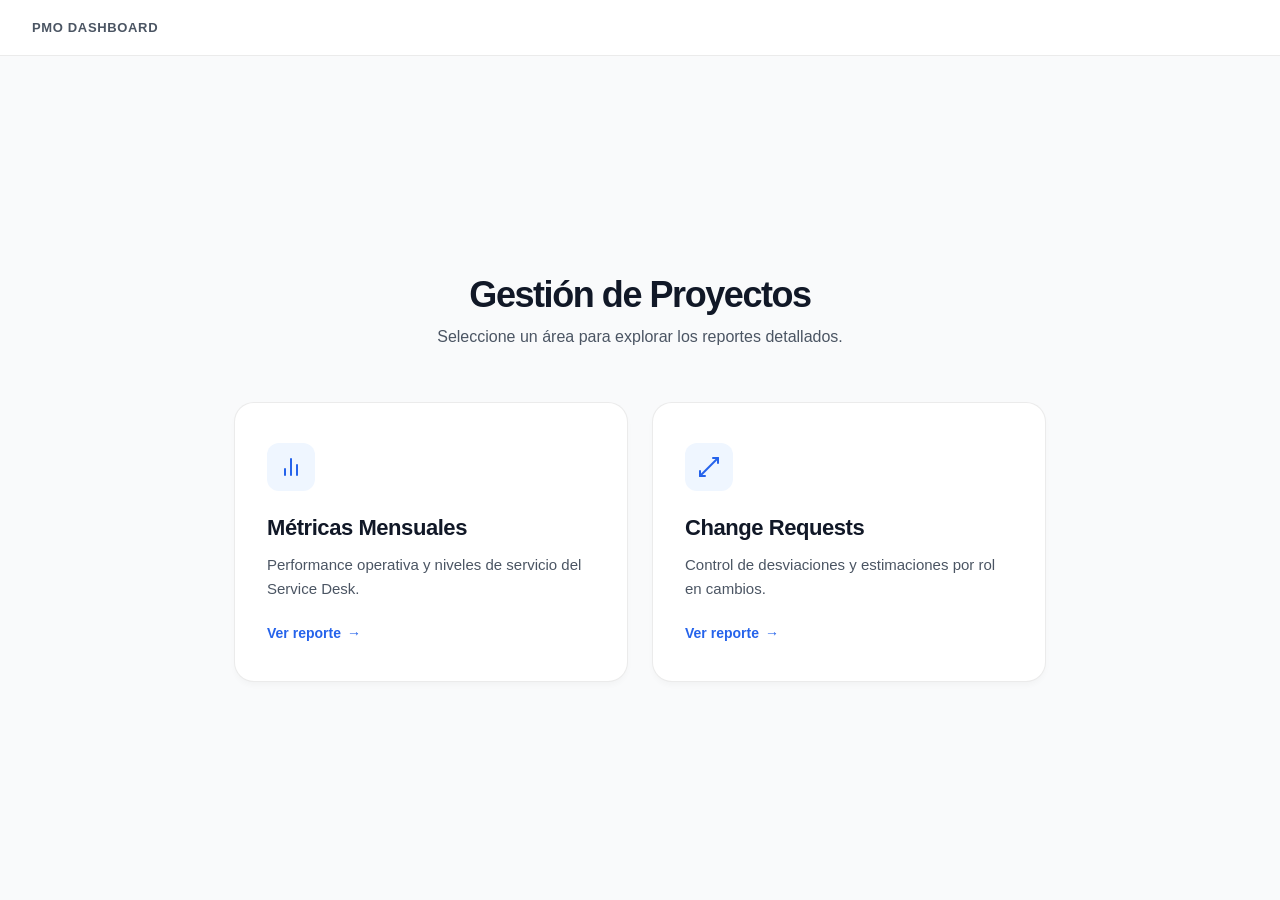
==== index.html @ 5ff24d73 "Update index.html" ====
<!DOCTYPE html>
<html lang="es">
<head>
  <meta charset="UTF-8" />
  <meta name="viewport" content="width=device-width, initial-scale=1.0" />
  <title>Dashboard PMO</title>
  <style>
    /* 1. RESET Y VARIABLES GLOBALES */
    *, *::before, *::after {
      box-sizing: border-box;
      margin: 0;
      padding: 0;
    }

    :root {
      --bg: #f9fafb;
      --surface: #ffffff;
      --accent: #2563eb;
      --border: rgba(0, 0, 0, 0.08);
      --text-primary: #111827;
      --text-secondary: #4b5563;
      --font: 'Inter', -apple-system, BlinkMacSystemFont, 'Segoe UI', Roboto, sans-serif;
    }

    body {
      font-family: var(--font);
      background: var(--bg);
      color: var(--text-primary);
      min-height: 100vh;
      display: flex;
      flex-direction: column;
    }

    /* 2. HEADER RECUPERADO */
    nav {
      height: 56px;
      background: var(--surface);
      border-bottom: 1px solid var(--border);
      display: flex;
      align-items: center;
      padding: 0 32px;
      position: sticky;
      top: 0;
      z-index: 100;
    }

    .nav-logo {
      font-size: 13px;
      font-weight: 700;
      letter-spacing: 0.05em;
      text-transform: uppercase;
      color: var(--text-secondary);
    }

    /* 3. LAYOUT CENTRADO Y BALANCEADO */
    main {
      max-width: 860px;
      width: 100%;
      margin: auto; /* Centrado vertical y horizontal */
      padding: 40px 24px;
    }

    .hero {
      text-align: center;
      margin-bottom: 56px;
    }

    .hero-title {
      font-size: 36px;
      font-weight: 800;
      letter-spacing: -0.04em;
      margin-bottom: 12px;
      color: var(--text-primary);
    }

    .hero-sub {
      font-size: 16px;
      color: var(--text-secondary);
    }

    /* 4. GRID DE TARJETAS */
    .sections-grid {
      display: grid;
      grid-template-columns: repeat(2, 1fr);
      gap: 24px;
    }

    .section-card {
      background: var(--surface);
      border: 1px solid var(--border);
      border-radius: 20px;
      padding: 40px 32px;
      text-decoration: none;
      color: inherit;
      display: flex;
      flex-direction: column;
      transition: all 0.3s cubic-bezier(0.16, 1, 0.3, 1);
      box-shadow: 0 4px 6px -1px rgba(0, 0, 0, 0.03);
    }

    .section-card:hover {
      border-color: var(--accent);
      transform: translateY(-8px);
      box-shadow: 0 20px 25px -5px rgba(0, 0, 0, 0.08);
    }

    /* 5. ELEMENTOS INTERNOS DE LA CARD */
    .icon-box {
      width: 48px;
      height: 48px;
      background: #eff6ff;
      color: var(--accent);
      display: flex;
      align-items: center;
      justify-content: center;
      border-radius: 12px;
      margin-bottom: 24px;
    }

    .section-title {
      font-size: 22px;
      font-weight: 700;
      margin-bottom: 12px;
      letter-spacing: -0.02em;
    }

    .section-desc {
      font-size: 15px;
      line-height: 1.6;
      color: var(--text-secondary);
      margin-bottom: 24px;
    }

    .card-footer {
      margin-top: auto;
      font-size: 14px;
      font-weight: 600;
      color: var(--accent);
      display: flex;
      align-items: center;
      gap: 6px;
    }

    /* RESPONSIVE */
    @media (max-width: 640px) {
      .sections-grid { grid-template-columns: 1fr; }
      main { padding: 40px 20px; }
    }
  </style>
</head>
<body>

  <nav>
    <span class="nav-logo">PMO Dashboard</span>
  </nav>

  <main>
    <header class="hero">
      <h1 class="hero-title">Gestión de Proyectos</h1>
      <p class="hero-sub">Seleccione un área para explorar los reportes detallados.</p>
    </header>

    <div class="sections-grid">
      <!-- Tarjeta 1 -->
      <a href="reportes/mensual/index.html" class="section-card">
        <div class="icon-box">
          <svg width="24" height="24" viewBox="0 0 24 24" fill="none" stroke="currentColor" stroke-width="2" stroke-linecap="round" stroke-linejoin="round"><line x1="18" y1="20" x2="18" y2="10"></line><line x1="12" y1="20" x2="12" y2="4"></line><line x1="6" y1="20" x2="6" y2="14"></line></svg>
        </div>
        <h2 class="section-title">Métricas Mensuales</h2>
        <p class="section-desc">Performance operativa y niveles de servicio del Service Desk.</p>
        <div class="card-footer">Ver reporte <span>→</span></div>
      </a>

      <!-- Tarjeta 2 -->
      <a href="crs/index.html" class="section-card">
        <div class="icon-box">
          <svg width="24" height="24" viewBox="0 0 24 24" fill="none" stroke="currentColor" stroke-width="2" stroke-linecap="round" stroke-linejoin="round"><path d="M16 3h5v5"></path><path d="M8 21H3v-5"></path><path d="M21 3 3 21"></path></svg>
        </div>
        <h2 class="section-title">Change Requests</h2>
        <p class="section-desc">Control de desviaciones y estimaciones por rol en cambios.</p>
        <div class="card-footer">Ver reporte <span>→</span></div>
      </a>
    </div>
  </main>

</body>
</html>
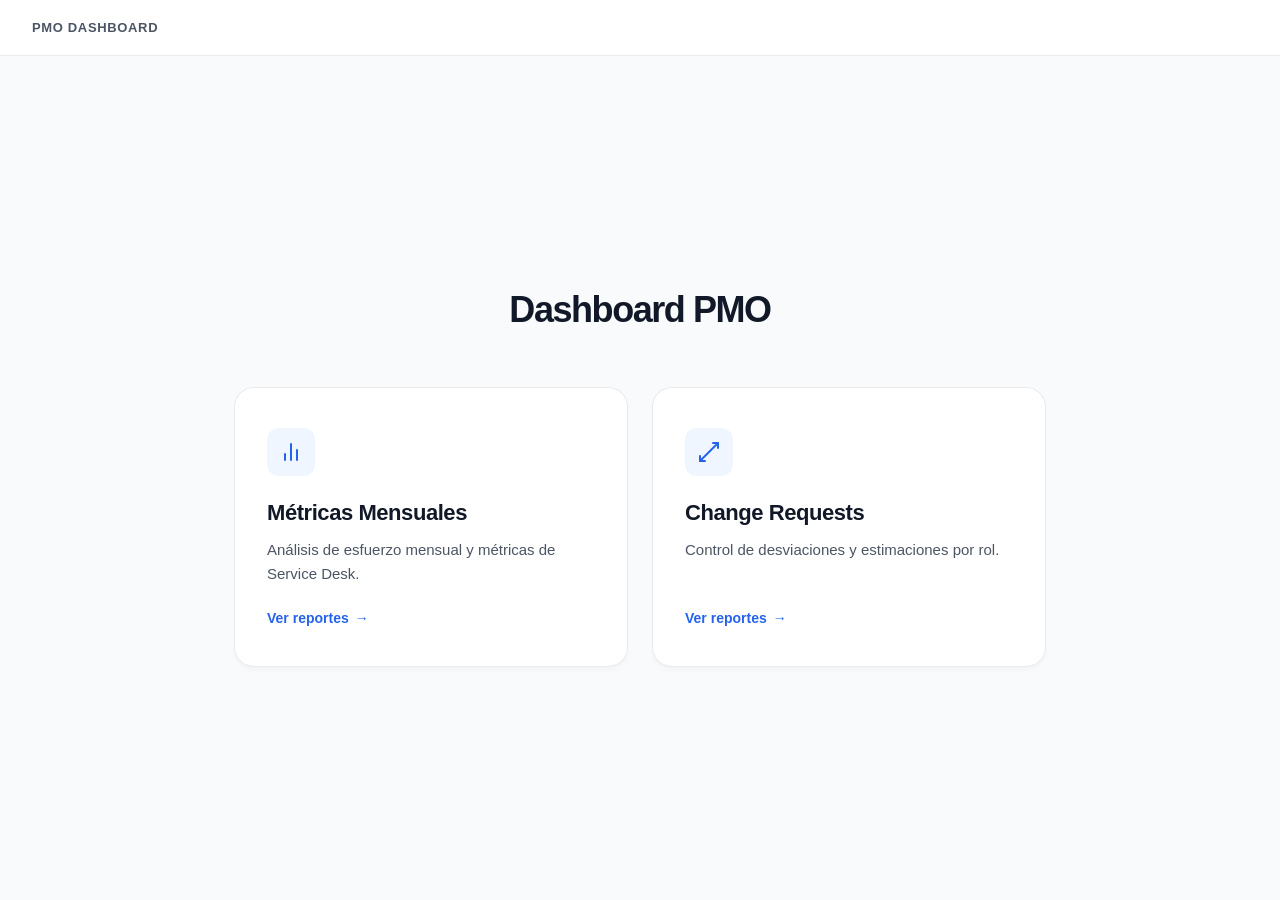
==== commit e1591b1a: "Unificacion de diseño" ====
--- a/index.html
+++ b/index.html
@@ -156,8 +156,7 @@
 
   <main>
     <header class="hero">
-      <h1 class="hero-title">Gestión de Proyectos</h1>
-      <p class="hero-sub">Seleccione un área para explorar los reportes detallados.</p>
+      <h1 class="hero-title">Dashboard PMO</h1>
     </header>
 
     <div class="sections-grid">
@@ -167,8 +166,8 @@
           <svg width="24" height="24" viewBox="0 0 24 24" fill="none" stroke="currentColor" stroke-width="2" stroke-linecap="round" stroke-linejoin="round"><line x1="18" y1="20" x2="18" y2="10"></line><line x1="12" y1="20" x2="12" y2="4"></line><line x1="6" y1="20" x2="6" y2="14"></line></svg>
         </div>
         <h2 class="section-title">Métricas Mensuales</h2>
-        <p class="section-desc">Performance operativa y niveles de servicio del Service Desk.</p>
-        <div class="card-footer">Ver reporte <span>→</span></div>
+        <p class="section-desc">Análisis de esfuerzo mensual y métricas de Service Desk.</p>
+        <div class="card-footer">Ver reportes <span>→</span></div>
       </a>
 
       <!-- Tarjeta 2 -->
@@ -177,8 +176,8 @@
           <svg width="24" height="24" viewBox="0 0 24 24" fill="none" stroke="currentColor" stroke-width="2" stroke-linecap="round" stroke-linejoin="round"><path d="M16 3h5v5"></path><path d="M8 21H3v-5"></path><path d="M21 3 3 21"></path></svg>
         </div>
         <h2 class="section-title">Change Requests</h2>
-        <p class="section-desc">Control de desviaciones y estimaciones por rol en cambios.</p>
-        <div class="card-footer">Ver reporte <span>→</span></div>
+        <p class="section-desc">Control de desviaciones y estimaciones por rol.</p>
+        <div class="card-footer">Ver reportes <span>→</span></div>
       </a>
     </div>
   </main>
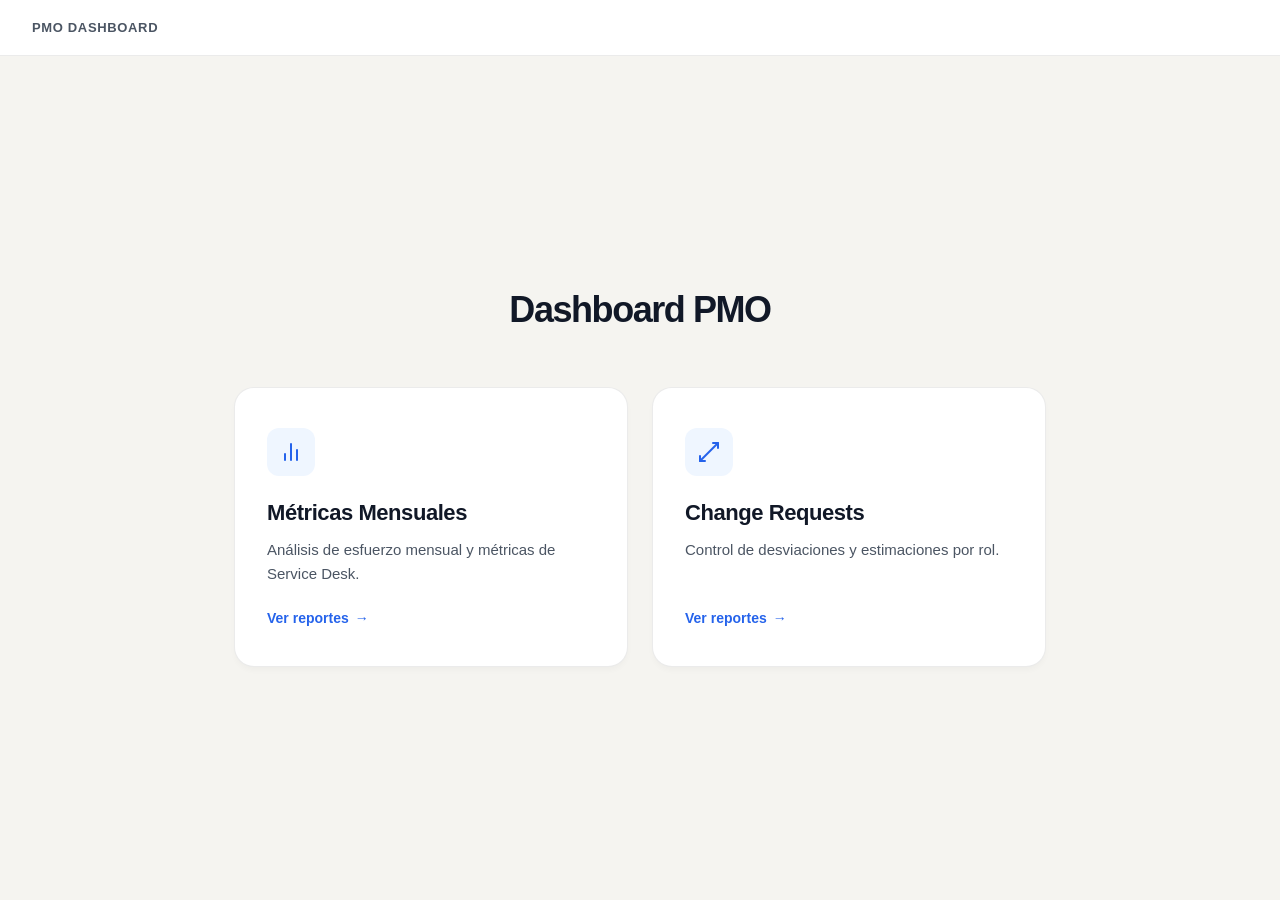
==== commit a81d01df: "ajustes diseño" ====
--- a/index.html
+++ b/index.html
@@ -13,7 +13,7 @@
     }
 
     :root {
-      --bg: #f9fafb;
+      --bg: #f5f4f0;
       --surface: #ffffff;
       --accent: #2563eb;
       --border: rgba(0, 0, 0, 0.08);
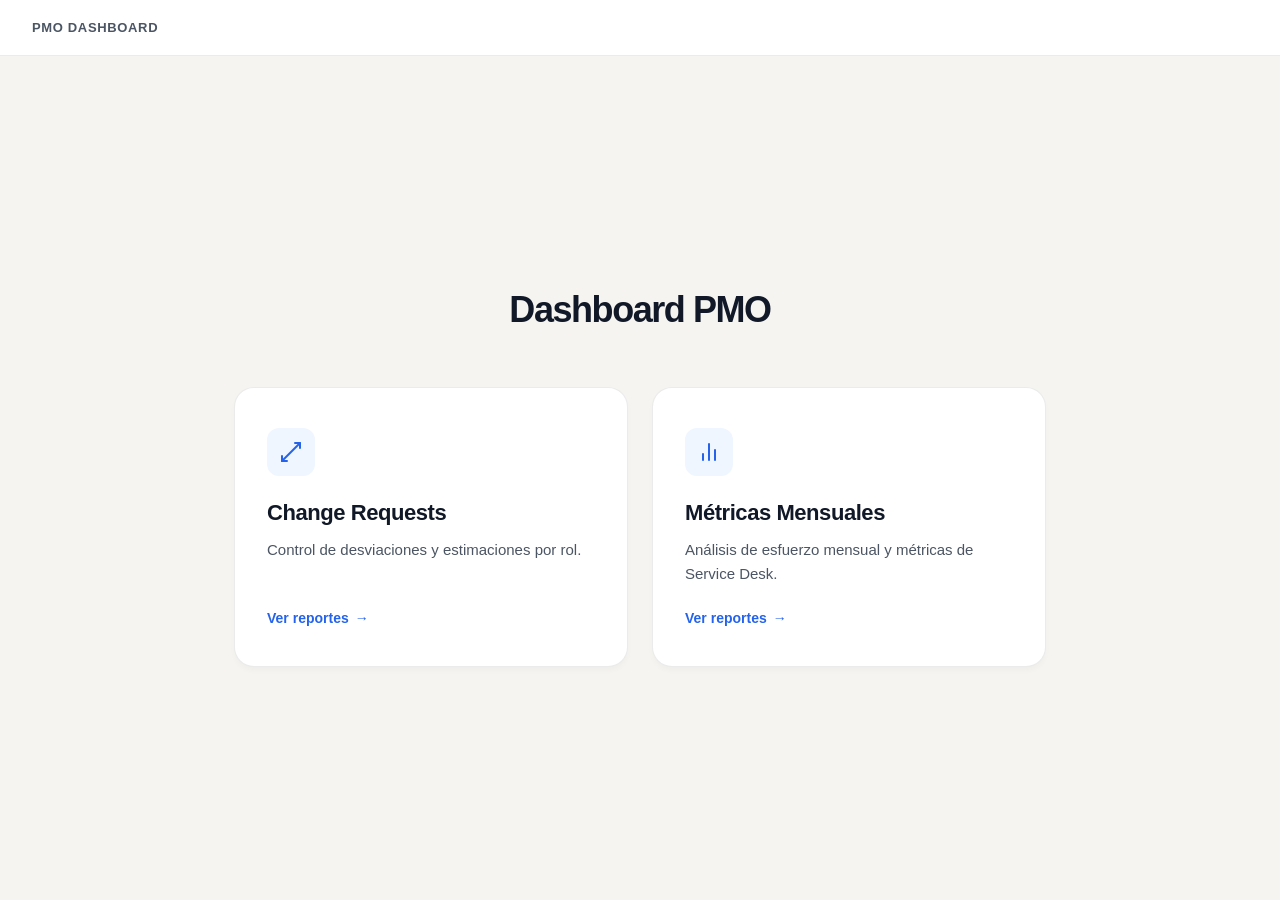
==== commit 764c734c: "Update index.html" ====
--- a/index.html
+++ b/index.html
@@ -161,6 +161,16 @@
 
     <div class="sections-grid">
       <!-- Tarjeta 1 -->
+      <a href="crs/index.html" class="section-card">
+        <div class="icon-box">
+          <svg width="24" height="24" viewBox="0 0 24 24" fill="none" stroke="currentColor" stroke-width="2" stroke-linecap="round" stroke-linejoin="round"><path d="M16 3h5v5"></path><path d="M8 21H3v-5"></path><path d="M21 3 3 21"></path></svg>
+        </div>
+        <h2 class="section-title">Change Requests</h2>
+        <p class="section-desc">Control de desviaciones y estimaciones por rol.</p>
+        <div class="card-footer">Ver reportes <span>→</span></div>
+      </a>     
+
+      <!-- Tarjeta 2 -->
       <a href="reportes/mensual/index.html" class="section-card">
         <div class="icon-box">
           <svg width="24" height="24" viewBox="0 0 24 24" fill="none" stroke="currentColor" stroke-width="2" stroke-linecap="round" stroke-linejoin="round"><line x1="18" y1="20" x2="18" y2="10"></line><line x1="12" y1="20" x2="12" y2="4"></line><line x1="6" y1="20" x2="6" y2="14"></line></svg>
@@ -169,16 +179,7 @@
         <p class="section-desc">Análisis de esfuerzo mensual y métricas de Service Desk.</p>
         <div class="card-footer">Ver reportes <span>→</span></div>
       </a>
-
-      <!-- Tarjeta 2 -->
-      <a href="crs/index.html" class="section-card">
-        <div class="icon-box">
-          <svg width="24" height="24" viewBox="0 0 24 24" fill="none" stroke="currentColor" stroke-width="2" stroke-linecap="round" stroke-linejoin="round"><path d="M16 3h5v5"></path><path d="M8 21H3v-5"></path><path d="M21 3 3 21"></path></svg>
-        </div>
-        <h2 class="section-title">Change Requests</h2>
-        <p class="section-desc">Control de desviaciones y estimaciones por rol.</p>
-        <div class="card-footer">Ver reportes <span>→</span></div>
-      </a>
+     
     </div>
   </main>
 
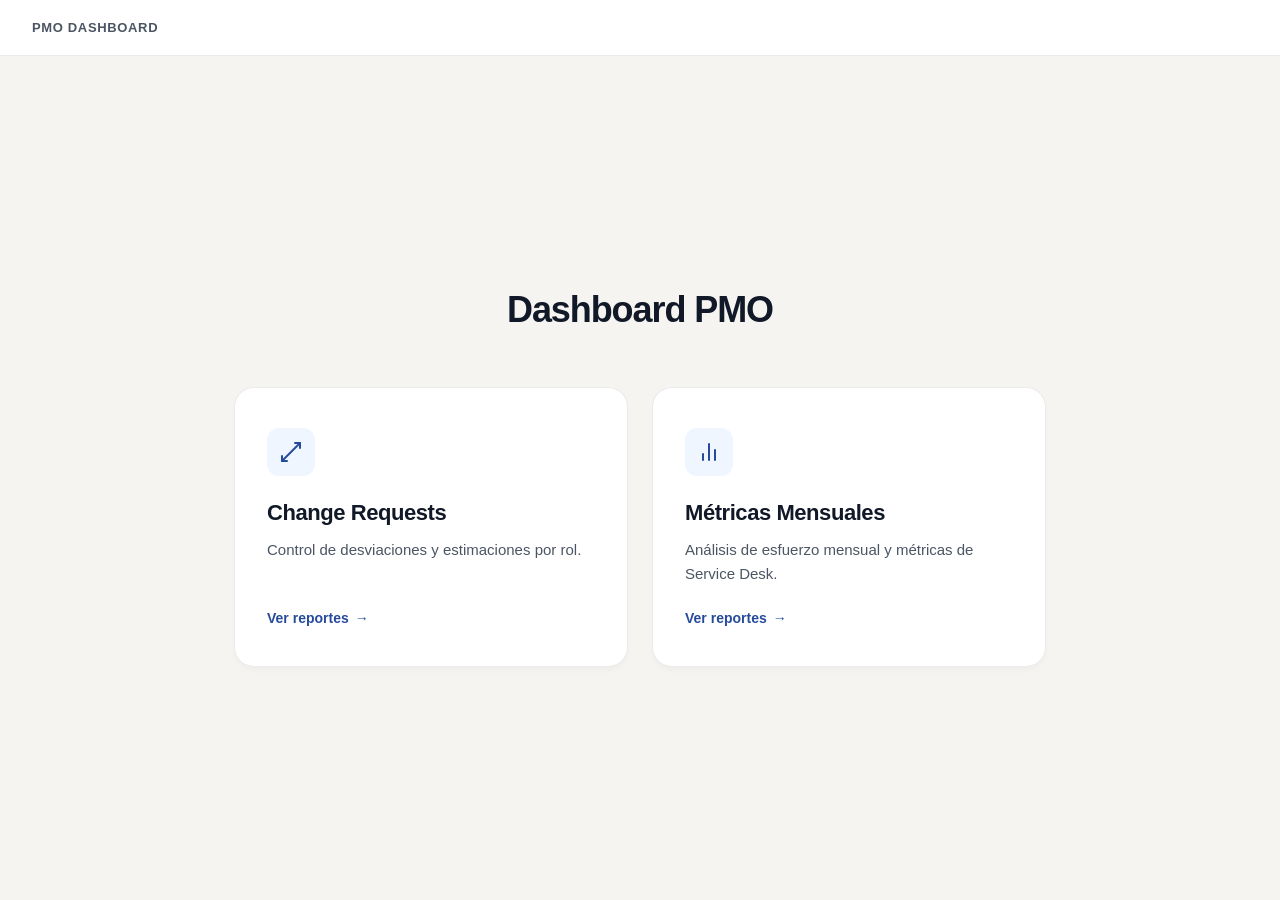
==== commit 4dd5450f: "ajustes diseño" ====
--- a/index.html
+++ b/index.html
@@ -15,11 +15,11 @@
     :root {
       --bg: #f5f4f0;
       --surface: #ffffff;
-      --accent: #2563eb;
+      --accent: #264b9d;
       --border: rgba(0, 0, 0, 0.08);
       --text-primary: #111827;
       --text-secondary: #4b5563;
-      --font: 'Inter', -apple-system, BlinkMacSystemFont, 'Segoe UI', Roboto, sans-serif;
+      --font: 'Inter', -apple-system, BlinkMacSystemFont, 'Segoe UI', sans-serif;
     }
 
     body {
@@ -68,7 +68,7 @@
     .hero-title {
       font-size: 36px;
       font-weight: 800;
-      letter-spacing: -0.04em;
+      letter-spacing: -0.03em;
       margin-bottom: 12px;
       color: var(--text-primary);
     }
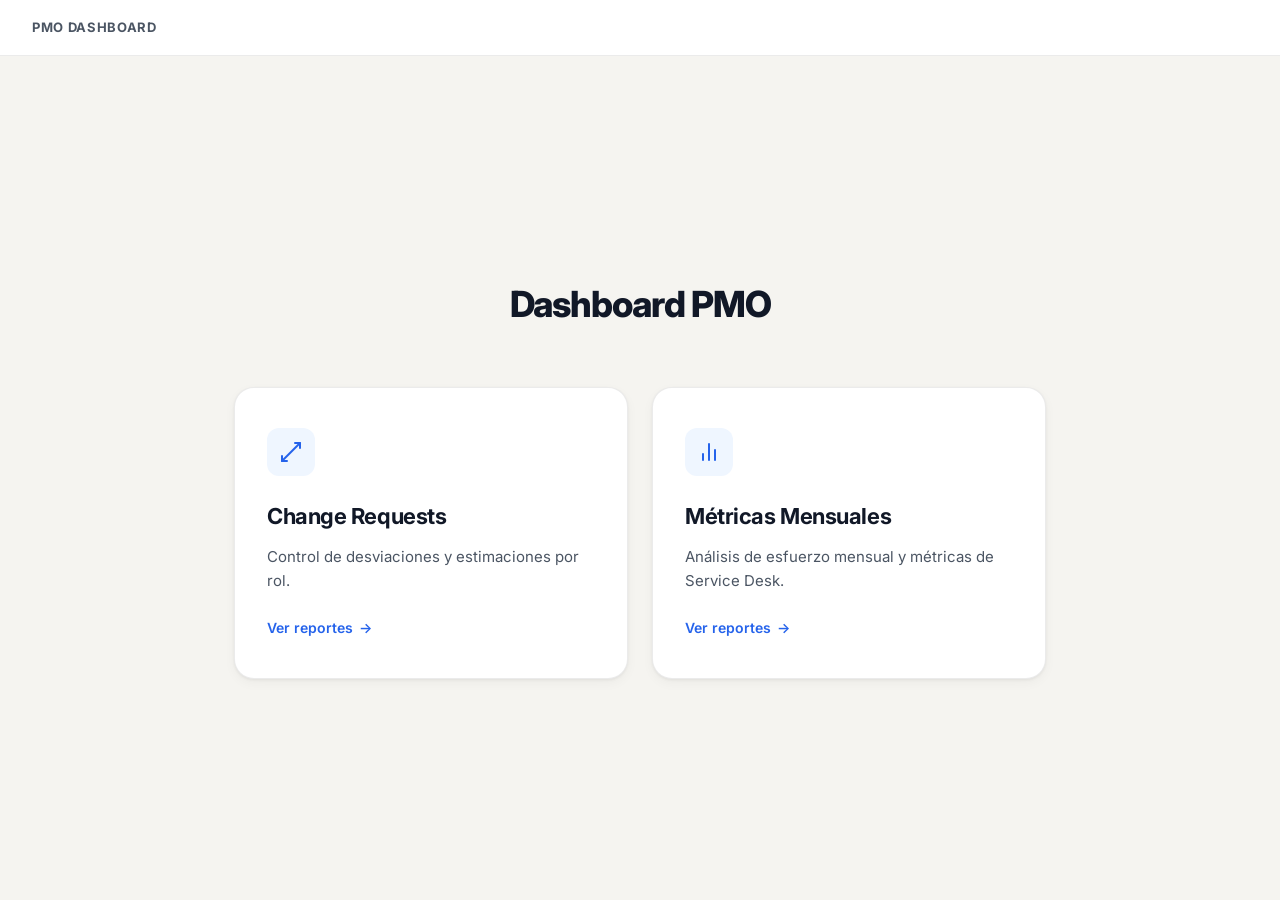
==== commit 10e0fe17: "Add files via upload" ====
--- a/index.html
+++ b/index.html
@@ -4,59 +4,25 @@
   <meta charset="UTF-8" />
   <meta name="viewport" content="width=device-width, initial-scale=1.0" />
   <title>Dashboard PMO</title>
+
+  <link rel="preconnect" href="https://fonts.googleapis.com">
+  <link rel="preconnect" href="https://fonts.gstatic.com" crossorigin>
+  <link href="https://fonts.googleapis.com/css2?family=Inter:wght@400;500;600;700;800&family=IBM+Plex+Mono:wght@500;600&display=swap" rel="stylesheet">
+
+  <link rel="stylesheet" href="assets/css/shared.css">
+
   <style>
-    /* 1. RESET Y VARIABLES GLOBALES */
-    *, *::before, *::after {
-      box-sizing: border-box;
-      margin: 0;
-      padding: 0;
-    }
-
-    :root {
-      --bg: #f5f4f0;
-      --surface: #ffffff;
-      --accent: #264b9d;
-      --border: rgba(0, 0, 0, 0.08);
-      --text-primary: #111827;
-      --text-secondary: #4b5563;
-      --font: 'Inter', -apple-system, BlinkMacSystemFont, 'Segoe UI', sans-serif;
-    }
+    /* HOME — estilos específicos de esta página */
 
     body {
-      font-family: var(--font);
-      background: var(--bg);
-      color: var(--text-primary);
-      min-height: 100vh;
       display: flex;
       flex-direction: column;
     }
 
-    /* 2. HEADER RECUPERADO */
-    nav {
-      height: 56px;
-      background: var(--surface);
-      border-bottom: 1px solid var(--border);
-      display: flex;
-      align-items: center;
-      padding: 0 32px;
-      position: sticky;
-      top: 0;
-      z-index: 100;
-    }
-
-    .nav-logo {
-      font-size: 13px;
-      font-weight: 700;
-      letter-spacing: 0.05em;
-      text-transform: uppercase;
-      color: var(--text-secondary);
-    }
-
-    /* 3. LAYOUT CENTRADO Y BALANCEADO */
     main {
       max-width: 860px;
       width: 100%;
-      margin: auto; /* Centrado vertical y horizontal */
+      margin: auto;
       padding: 40px 24px;
     }
 
@@ -70,7 +36,6 @@
       font-weight: 800;
       letter-spacing: -0.03em;
       margin-bottom: 12px;
-      color: var(--text-primary);
     }
 
     .hero-sub {
@@ -78,7 +43,7 @@
       color: var(--text-secondary);
     }
 
-    /* 4. GRID DE TARJETAS */
+    /* GRID DE TARJETAS */
     .sections-grid {
       display: grid;
       grid-template-columns: repeat(2, 1fr);
@@ -95,7 +60,7 @@
       display: flex;
       flex-direction: column;
       transition: all 0.3s cubic-bezier(0.16, 1, 0.3, 1);
-      box-shadow: 0 4px 6px -1px rgba(0, 0, 0, 0.03);
+      box-shadow: var(--shadow);
     }
 
     .section-card:hover {
@@ -104,16 +69,15 @@
       box-shadow: 0 20px 25px -5px rgba(0, 0, 0, 0.08);
     }
 
-    /* 5. ELEMENTOS INTERNOS DE LA CARD */
     .icon-box {
       width: 48px;
       height: 48px;
-      background: #eff6ff;
+      background: var(--accent-light);
       color: var(--accent);
       display: flex;
       align-items: center;
       justify-content: center;
-      border-radius: 12px;
+      border-radius: var(--radius);
       margin-bottom: 24px;
     }
 
@@ -141,7 +105,6 @@
       gap: 6px;
     }
 
-    /* RESPONSIVE */
     @media (max-width: 640px) {
       .sections-grid { grid-template-columns: 1fr; }
       main { padding: 40px 20px; }
@@ -160,7 +123,6 @@
     </header>
 
     <div class="sections-grid">
-      <!-- Tarjeta 1 -->
       <a href="crs/index.html" class="section-card">
         <div class="icon-box">
           <svg width="24" height="24" viewBox="0 0 24 24" fill="none" stroke="currentColor" stroke-width="2" stroke-linecap="round" stroke-linejoin="round"><path d="M16 3h5v5"></path><path d="M8 21H3v-5"></path><path d="M21 3 3 21"></path></svg>
@@ -168,10 +130,9 @@
         <h2 class="section-title">Change Requests</h2>
         <p class="section-desc">Control de desviaciones y estimaciones por rol.</p>
         <div class="card-footer">Ver reportes <span>→</span></div>
-      </a>     
+      </a>
 
-      <!-- Tarjeta 2 -->
-      <a href="reportes/mensual/index.html" class="section-card">
+      <a href="mensual/index.html" class="section-card">
         <div class="icon-box">
           <svg width="24" height="24" viewBox="0 0 24 24" fill="none" stroke="currentColor" stroke-width="2" stroke-linecap="round" stroke-linejoin="round"><line x1="18" y1="20" x2="18" y2="10"></line><line x1="12" y1="20" x2="12" y2="4"></line><line x1="6" y1="20" x2="6" y2="14"></line></svg>
         </div>
@@ -179,9 +140,8 @@
         <p class="section-desc">Análisis de esfuerzo mensual y métricas de Service Desk.</p>
         <div class="card-footer">Ver reportes <span>→</span></div>
       </a>
-     
     </div>
   </main>
 
 </body>
-</html>+</html>
--- a/assets/css/shared.css
+++ b/assets/css/shared.css
@@ -0,0 +1,119 @@
+/* =========================================================
+   SHARED — PMO Dashboard
+   Tokens, reset, nav, breadcrumb.
+   Importado por todas las páginas.
+   ========================================================= */
+
+/* 1. TOKENS */
+:root {
+  /* Colores base */
+  --bg: #f5f4f0;
+  --surface: #ffffff;
+  --accent: #2563eb;
+  --accent-light: #eff6ff;
+
+  /* Bordes */
+  --border: rgba(0, 0, 0, 0.08);
+  --border-strong: rgba(0, 0, 0, 0.14);
+
+  /* Tipografía */
+  --text-primary: #111827;
+  --text-secondary: #4b5563;
+  --text-tertiary: #9ca3af;
+
+  /* Semántica — excedido */
+  --red-bg: #fef2f2;
+  --red-text: #b91c1c;
+  --red-border: #f87171;
+
+  /* Semántica — bajo estimado */
+  --green-bg: #f0fdf4;
+  --green-text: #15803d;
+  --green-border: #4ade80;
+
+  /* Semántica — leve */
+  --amber-bg: #fffbeb;
+  --amber-text: #d97706;
+  --amber-border: #fcd34d;
+
+  /* Miscelánea */
+  --shadow: 0 1px 3px rgba(0, 0, 0, 0.06), 0 4px 12px rgba(0, 0, 0, 0.04);
+  --radius: 12px;
+  --font: 'Inter', -apple-system, BlinkMacSystemFont, 'Segoe UI', sans-serif;
+  --mono: 'IBM Plex Mono', 'SF Mono', 'Monaco', monospace;
+}
+
+/* 2. RESET */
+*, *::before, *::after {
+  box-sizing: border-box;
+  margin: 0;
+  padding: 0;
+}
+
+/* 3. BASE */
+body {
+  font-family: var(--font);
+  background: var(--bg);
+  color: var(--text-primary);
+  line-height: 1.5;
+  min-height: 100vh;
+}
+
+/* 4. NAV */
+nav {
+  height: 56px;
+  background: var(--surface);
+  border-bottom: 1px solid var(--border);
+  display: flex;
+  align-items: center;
+  gap: 14px;
+  padding: 0 32px;
+  position: sticky;
+  top: 0;
+  z-index: 100;
+}
+
+.nav-logo {
+  font-size: 13px;
+  font-weight: 700;
+  letter-spacing: 0.05em;
+  text-transform: uppercase;
+  color: var(--text-secondary);
+}
+
+.nav-sep {
+  width: 1px;
+  height: 14px;
+  background: var(--border-strong);
+  flex-shrink: 0;
+}
+
+.nav-section {
+  font-size: 13px;
+  font-weight: 500;
+  color: var(--text-primary);
+}
+
+/* 5. BREADCRUMB */
+.breadcrumb {
+  display: flex;
+  align-items: center;
+  gap: 8px;
+  margin-bottom: 24px;
+  font-size: 13px;
+}
+
+.breadcrumb a {
+  color: var(--text-secondary);
+  text-decoration: none;
+  transition: color 0.15s ease;
+}
+
+.breadcrumb a:hover { color: var(--accent); }
+
+.breadcrumb-sep { color: var(--text-tertiary); }
+
+.breadcrumb-current {
+  color: var(--text-primary);
+  font-weight: 600;
+}
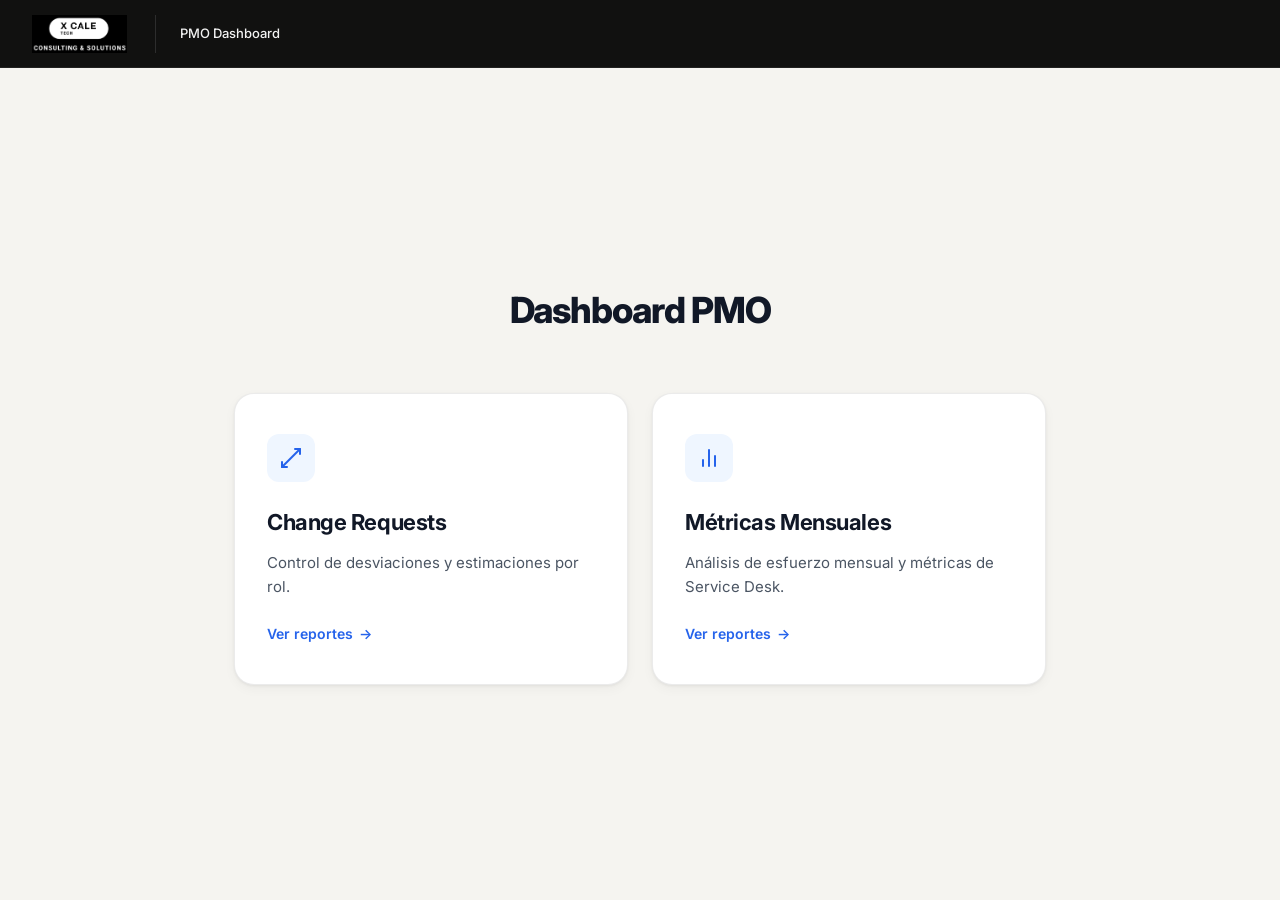
==== commit 8fdcbd8b: "ajustes header" ====
--- a/index.html
+++ b/index.html
@@ -114,7 +114,10 @@
 <body>
 
   <nav>
-    <span class="nav-logo">PMO Dashboard</span>
+    <div class="nav-brand">
+      <img src="assets/img/logo-xcale.png" alt="X CALE Tech" class="nav-logo-img">
+    </div>
+    <span class="nav-section">PMO Dashboard</span>
   </nav>
 
   <main>
--- a/assets/css/shared.css
+++ b/assets/css/shared.css
@@ -1,46 +1,46 @@
 /* =========================================================
-   SHARED — PMO Dashboard
+   SHARED — PMO Dashboard  |  X CALE TECH
    Tokens, reset, nav, breadcrumb.
-   Importado por todas las páginas.
    ========================================================= */
 
 /* 1. TOKENS */
 :root {
-  /* Colores base */
   --bg: #f5f4f0;
   --surface: #ffffff;
   --accent: #2563eb;
   --accent-light: #eff6ff;
 
-  /* Bordes */
   --border: rgba(0, 0, 0, 0.08);
   --border-strong: rgba(0, 0, 0, 0.14);
 
-  /* Tipografía */
   --text-primary: #111827;
   --text-secondary: #4b5563;
   --text-tertiary: #9ca3af;
 
-  /* Semántica — excedido */
   --red-bg: #fef2f2;
   --red-text: #b91c1c;
   --red-border: #f87171;
 
-  /* Semántica — bajo estimado */
   --green-bg: #f0fdf4;
   --green-text: #15803d;
   --green-border: #4ade80;
 
-  /* Semántica — leve */
   --amber-bg: #fffbeb;
   --amber-text: #d97706;
   --amber-border: #fcd34d;
 
-  /* Miscelánea */
   --shadow: 0 1px 3px rgba(0, 0, 0, 0.06), 0 4px 12px rgba(0, 0, 0, 0.04);
   --radius: 12px;
   --font: 'Inter', -apple-system, BlinkMacSystemFont, 'Segoe UI', sans-serif;
   --mono: 'IBM Plex Mono', 'SF Mono', 'Monaco', monospace;
+
+  /* Nav dark */
+  --nav-bg: #111110;
+  --nav-border: rgba(255, 255, 255, 0.07);
+  --nav-sep: rgba(255, 255, 255, 0.12);
+  --nav-text-dim: rgba(255, 255, 255, 0.45);
+  --nav-text: rgba(255, 255, 255, 0.75);
+  --nav-text-active: rgba(255, 255, 255, 0.95);
 }
 
 /* 2. RESET */
@@ -59,59 +59,109 @@
   min-height: 100vh;
 }
 
-/* 4. NAV */
+/* ─────────────────────────────────────────
+   4. NAV  —  dark, logo-first
+   ───────────────────────────────────────── */
 nav {
-  height: 56px;
-  background: var(--surface);
-  border-bottom: 1px solid var(--border);
+  height: 68px;
+  background: var(--nav-bg);
+  border-bottom: 1px solid var(--nav-border);
   display: flex;
   align-items: center;
-  gap: 14px;
   padding: 0 32px;
   position: sticky;
   top: 0;
   z-index: 100;
+  gap: 0;
 }
 
-.nav-logo {
-  font-size: 13px;
-  font-weight: 700;
-  letter-spacing: 0.05em;
-  text-transform: uppercase;
-  color: var(--text-secondary);
+/* Logo container */
+.nav-brand {
+  display: flex;
+  align-items: center;
+  flex-shrink: 0;
+  padding-right: 28px;
+  margin-right: 24px;
+  border-right: 1px solid var(--nav-sep);
 }
 
+.nav-logo-img {
+  height: 38px;
+  width: auto;
+  display: block;
+  /* Invierte el logo: píldora negra → blanca, bg blanco → negro (se funde con nav) */
+  filter: invert(1);
+}
+
+/* Separadores y secciones */
 .nav-sep {
   width: 1px;
-  height: 14px;
-  background: var(--border-strong);
+  height: 16px;
+  background: var(--nav-sep);
   flex-shrink: 0;
+  margin: 0 18px;
 }
 
 .nav-section {
   font-size: 13px;
   font-weight: 500;
-  color: var(--text-primary);
+  color: var(--nav-text);
+  white-space: nowrap;
 }
 
-/* 5. BREADCRUMB */
+/* Última sección = active, más brillante */
+.nav-section:last-of-type {
+  color: var(--nav-text-active);
+}
+
+/* Dot de acento azul en la última sección */
+.nav-section:last-of-type::before {
+  content: '';
+  display: inline-block;
+  width: 6px;
+  height: 6px;
+  background: var(--accent);
+  border-radius: 50%;
+  margin-right: 8px;
+  vertical-align: middle;
+  position: relative;
+  top: -1px;
+}
+
+/* En páginas raíz (solo una sección) no mostrar el dot */
+.nav-section:only-of-type::before {
+  display: none;
+}
+
+/* ─────────────────────────────────────────
+   5. BREADCRUMB (dentro de main)
+   ───────────────────────────────────────── */
 .breadcrumb {
-  display: flex;
+  display: inline-flex;
   align-items: center;
-  gap: 8px;
-  margin-bottom: 24px;
-  font-size: 13px;
+  gap: 6px;
+  margin-bottom: 28px;
+  font-size: 12px;
+  background: var(--surface);
+  border: 1px solid var(--border);
+  border-radius: 8px;
+  padding: 6px 14px;
+  box-shadow: 0 1px 2px rgba(0,0,0,0.04);
 }
 
 .breadcrumb a {
   color: var(--text-secondary);
   text-decoration: none;
+  font-weight: 500;
   transition: color 0.15s ease;
 }
 
 .breadcrumb a:hover { color: var(--accent); }
 
-.breadcrumb-sep { color: var(--text-tertiary); }
+.breadcrumb-sep {
+  color: var(--text-tertiary);
+  font-size: 10px;
+}
 
 .breadcrumb-current {
   color: var(--text-primary);
